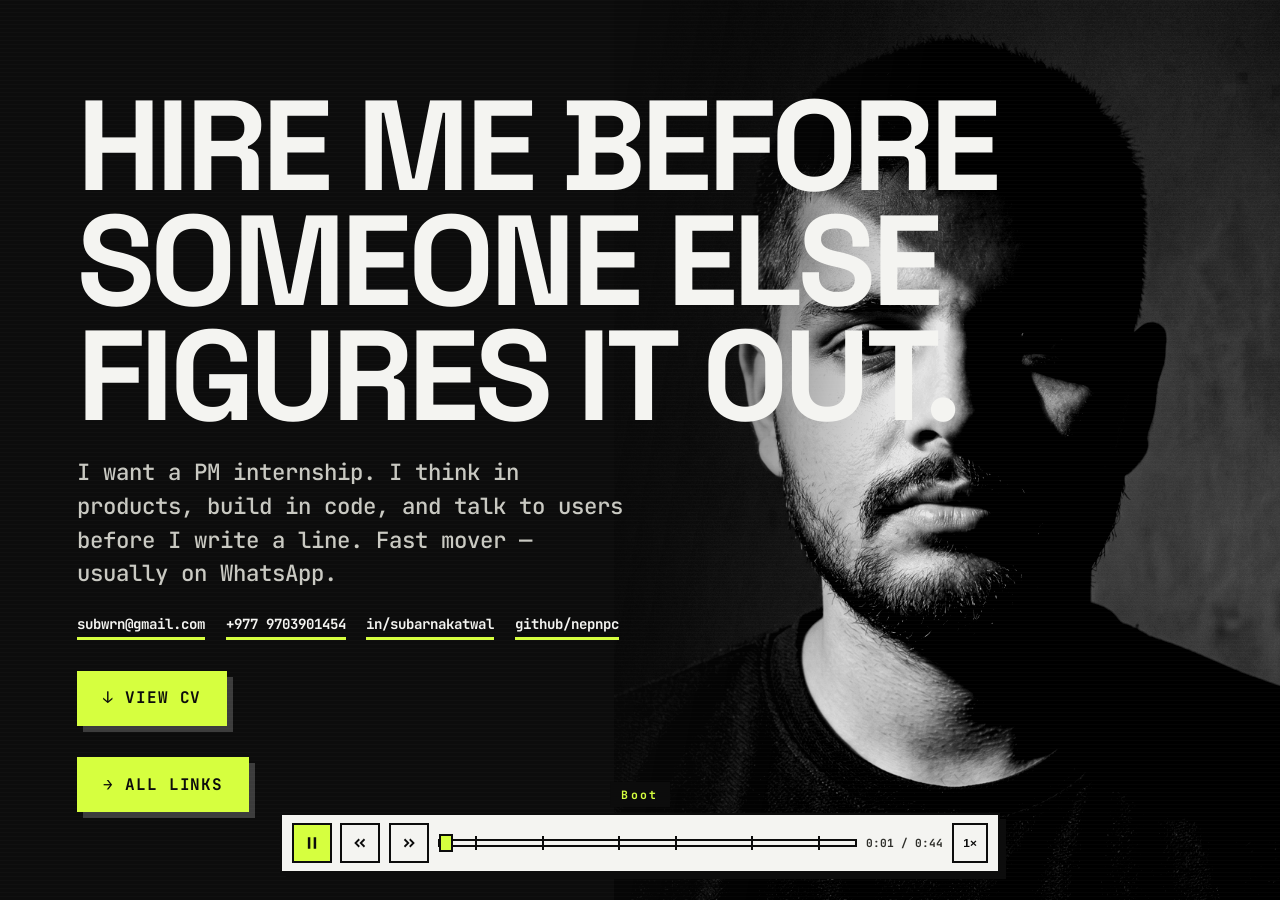
==== index.html @ be4d51fc "Initial commit — Subarna Katwal portfolio Co-Authored-By: Claude Sonnet 4.6 <noreply@anthropic.com>" ====
<!DOCTYPE html>
<html lang="en">
<head>
<meta charset="UTF-8" />
<meta name="viewport" content="width=device-width, initial-scale=1, viewport-fit=cover" />
<title>Subarna Katwal | AI Product Manager | Kathmandu, Nepal</title>
<meta name="description" content="AI Product Manager in Kathmandu, Nepal. Technical background, builder mindset, 3 years shipping autonomous LLM agents. 30-day PM challenge in public." />
<meta name="author" content="Subarna Katwal" />
<meta name="keywords" content="Subarna Katwal, Subarna, PM internship Nepal, Product Manager Kathmandu, Subarna Katwal portfolio" />
<meta name="theme-color" content="#f4f4f1" />
<link rel="canonical" href="https://who.subarnakatwal.com.np/" />

<meta property="og:type" content="profile" />
<meta property="og:title" content="Subarna Katwal | AI Product Manager" />
<meta property="og:description" content="Technical background, builder mindset. Film-style interactive portfolio. Kathmandu." />
<meta property="og:url" content="https://who.subarnakatwal.com.np/" />
<meta property="og:image" content="https://who.subarnakatwal.com.np/assets/portrait.png" />
<meta property="og:image:width" content="900" />
<meta property="og:image:height" content="1200" />
<meta property="og:site_name" content="Subarna Katwal" />
<meta property="og:locale" content="en_US" />
<meta property="profile:first_name" content="Subarna" />
<meta property="profile:last_name" content="Katwal" />
<meta property="profile:username" content="nepnpc" />
<meta name="twitter:card" content="summary_large_image" />
<meta name="twitter:title" content="Subarna Katwal | AI Product Manager | Kathmandu" />
<meta name="twitter:description" content="Technical background, builder mindset. Product Manager in Nepal." />
<meta name="twitter:image" content="https://who.subarnakatwal.com.np/assets/portrait.png" />
<meta name="robots" content="index, follow, max-snippet:-1, max-image-preview:large" />

<meta name="yandex-verification" content="7689f106d552d923" />
<link rel="icon" href="/assets/portrait.png" type="image/png" />
<link rel="apple-touch-icon" href="/assets/portrait.png" />

<link rel="preconnect" href="https://fonts.googleapis.com" />
<link rel="preconnect" href="https://fonts.gstatic.com" crossorigin />
<link rel="preload" href="https://fonts.googleapis.com/css2?family=Space+Grotesk:wght@500;600;700&family=JetBrains+Mono:wght@400;500;700&display=swap" as="style" />
<link rel="preload" href="assets/portrait.png" as="image" />
<link href="https://fonts.googleapis.com/css2?family=Space+Grotesk:wght@500;600;700&family=JetBrains+Mono:wght@400;500;700&display=swap" rel="stylesheet" />
<link rel="stylesheet" href="styles.css" />

<script type="application/ld+json">
[
  {
    "@context": "https://schema.org",
    "@type": "Person",
    "@id": "https://who.subarnakatwal.com.np/#subarna",
    "name": "Subarna Katwal",
    "givenName": "Subarna",
    "familyName": "Katwal",
    "alternateName": ["Subarna", "nepnpc", "subwrn"],
    "jobTitle": "AI Product Manager",
    "description": "Subarna Katwal is a Product Manager in Nepal, based in Kathmandu. 3 years shipping autonomous LLM agents and AI tools. Builder mindset, product craft. 30-day PM challenge in public.",
    "email": "mailto:subwrn@gmail.com",
    "telephone": "+977-9703901454",
    "address": {"@type":"PostalAddress","addressLocality":"Kathmandu","addressRegion":"Bagmati","addressCountry":"NP"},
    "url": "https://who.subarnakatwal.com.np/",
    "image": "https://who.subarnakatwal.com.np/assets/portrait.png",
    "sameAs": [
      "https://github.com/nepnpc",
      "https://gitlab.com/nepnpc",
      "https://linkedin.com/in/subarnakatwal",
      "https://linkedin.com/in/nepnpc",
      "https://x.com/nepnpc",
      "https://www.instagram.com/nepnpc/",
      "https://www.facebook.com/nepnpc/",
      "https://www.threads.com/@nepnpc",
      "https://www.tiktok.com/@nepnpc",
      "https://bsky.app/profile/nepnpc.bsky.social",
      "https://www.reddit.com/user/ComprehensiveDog3130/",
      "https://www.youtube.com/@Subwrn",
      "https://www.youtube.com/@nepnpc",
      "https://nepnpc.medium.com",
      "https://dev.to/nepnpc",
      "https://whosubarnaktwal.blogspot.com",
      "https://www.producthunt.com/@nepnpc",
      "https://huggingface.co/nepnpc",
      "https://leetcode.com/u/nepnpc",
      "https://www.pinterest.com/nepnpc/",
      "https://www.chess.com/member/nepnpc",
      "https://me.developers.google.com/u/104404099990310101323",
      "https://who.subarnakatwal.com.np/links"
    ],
    "knowsAbout": ["Product management","User research","PRD writing","Roadmap planning","LLM orchestration","FastAPI","Python","RICE prioritization","JTBD"],
    "alumniOf": {"@type":"EducationalOrganization","name":"Madan Bhandari Memorial College","address":{"@type":"PostalAddress","addressLocality":"Kathmandu","addressCountry":"NP"}}
  },
  {
    "@context": "https://schema.org",
    "@type": "WebSite",
    "@id": "https://who.subarnakatwal.com.np/#website",
    "name": "Subarna Katwal",
    "url": "https://who.subarnakatwal.com.np/",
    "description": "Personal portfolio of Subarna Katwal, Product Manager in Nepal, Kathmandu."
  },
  {
    "@context": "https://schema.org",
    "@type": "WebPage",
    "@id": "https://who.subarnakatwal.com.np/",
    "url": "https://who.subarnakatwal.com.np/",
    "name": "Subarna Katwal | AI Product Manager | Kathmandu, Nepal",
    "description": "Portfolio of Subarna Katwal, Product Manager in Nepal. Technical background, builder mindset.",
    "isPartOf": { "@id": "https://who.subarnakatwal.com.np/#website" },
    "about": { "@id": "https://who.subarnakatwal.com.np/#subarna" },
    "inLanguage": "en",
    "dateModified": "2026-06-18",
    "breadcrumb": {
      "@type": "BreadcrumbList",
      "itemListElement": [
        { "@type": "ListItem", "position": 1, "name": "Subarna Katwal", "item": "https://who.subarnakatwal.com.np/" }
      ]
    }
  }
]
</script>
</head>
<body>
<a class="skip" href="#stage">Skip to content</a>

<div class="film" id="film">
  <div class="stage" id="stage" role="region" aria-label="Subarna Katwal — interactive portfolio">

    <div class="amb amb--grid" aria-hidden="true"></div>
    <div class="amb amb--mark" aria-hidden="true">SK</div>

    <!-- SCENE 0 — boot -->
    <section class="scene scene--0" data-title="Boot">
      <div class="boot">
        <p class="boot__line cue cue--boot1"><span class="prompt">subarna@kathmandu</span>:~$ whoami</p>
        <p class="boot__out cue cue--boot2">the builder who learned to ask why<span class="car">_</span></p>
      </div>
    </section>

    <!-- SCENE 1 — who -->
    <section class="scene scene--1" data-title="Who">
      <p class="kicker cue cue--k1"><span class="dot"></span>BCA · FINAL SEM · KATHMANDU</p>
      <h1 class="bigname"><span class="cue cue--n1">SUBARNA</span> <span class="cue cue--n2">KATWAL</span></h1>
      <p class="thesis cue cue--t1">I spent three years building software that runs itself. Now I'm doing the harder job — <em>figuring out what to build and why.</em> Technical enough to read a stack trace. Builder enough to ship in a week.</p>
    </section>

    <!-- SCENE 2 — shipped -->
    <section class="scene scene--2" data-title="Shipped">
      <p class="eyebrow cue cue--e2">02 / STUFF THAT'S ACTUALLY RUNNING</p>
      <div class="reel">
        <article class="film-card cue cue--p1">
          <header><span class="film-card__yr">2026</span><span class="film-card__live">● LIVE</span></header>
          <h2>Project Humanizer</h2>
          <p>Identified real user pain: AI text getting flagged. Built the fix — FastAPI wrapping Groq Llama 3 + spaCy. Validates, batches, clean JSON. Full problem-to-live loop.</p>
          <ul class="chips"><li>FastAPI</li><li>Groq · Llama 3</li><li>spaCy</li></ul>
          <a href="https://github.com/nepnpc/project-humanizer" target="_blank" rel="noopener noreferrer">→ github/nepnpc/project-humanizer</a>
        </article>
        <article class="film-card cue cue--p2">
          <header><span class="film-card__yr">2026</span><span class="film-card__live">● CRON</span></header>
          <h2>LinkedIn Agent</h2>
          <p>Problem: consistent presence costs 30 min/day. Built a cron system that reads its own history, writes, ships. Zero interventions in weeks. Defined constraint, measured by output.</p>
          <ul class="chips"><li>Python</li><li>Groq · Llama 3</li><li>GitHub Actions</li></ul>
          <a href="https://github.com/nepnpc/linkedin-agent" target="_blank" rel="noopener noreferrer">→ github/nepnpc/linkedin-agent</a>
        </article>
      </div>
    </section>

    <!-- SCENE 3 — craft -->
    <section class="scene scene--3" data-title="Craft">
      <p class="eyebrow cue cue--e3">03 / WHAT I'M ACTUALLY GOOD AT</p>
      <div class="caps">
        <div class="cap-col cue cue--c1"><h3>Product thinking</h3><p>JTBD, user research, PRD writing, roadmap prioritization. RICE, MoSCoW, opportunity solution trees. Learning fast and building the proof.</p></div>
        <div class="cap-col cue cue--c2"><h3>Technical depth</h3><p>REST APIs, SQL, Python, AI/ML product evaluation, system design basics. I can read a stack trace, spot a bad schema, and know when an engineer is right.</p></div>
        <div class="cap-col cue cue--c3"><h3>Builder edge</h3><p>FastAPI, LLMs, GitHub Actions. Idea to live in a week. I build to understand — which means I ship faster and argue less.</p></div>
        <div class="cap-col cue cue--c4"><h3>Metrics</h3><p>North Star, AARRR, A/B testing, metric diagnosis. Numbers don't lie — but they do mislead. I've learned the difference.</p></div>
      </div>
    </section>

    <!-- SCENE 4 — PM challenge -->
    <section class="scene scene--4" data-title="Challenge">
      <p class="eyebrow cue cue--e4">04 / 30-DAY PM CHALLENGE · IN PUBLIC</p>
      <div class="ch-header cue cue--chh">
        <span class="ch-big">20</span>
        <span class="ch-denom">/ 30</span>
        <span class="ch-tag">No skipping.</span>
      </div>
      <div class="day-grid cue cue--chg" aria-label="20 of 30 days completed">
        <span class="dg dg--done"></span><span class="dg dg--done"></span><span class="dg dg--done"></span><span class="dg dg--done"></span><span class="dg dg--done"></span>
        <span class="dg dg--done"></span><span class="dg dg--done"></span><span class="dg dg--done"></span><span class="dg dg--done"></span><span class="dg dg--done"></span>
        <span class="dg dg--done"></span><span class="dg dg--done"></span><span class="dg dg--done"></span><span class="dg dg--done"></span><span class="dg dg--done"></span>
        <span class="dg dg--done"></span><span class="dg dg--done"></span><span class="dg dg--done"></span><span class="dg dg--done"></span>
        <span class="dg dg--active"></span>
        <span class="dg"></span><span class="dg"></span><span class="dg"></span><span class="dg"></span><span class="dg"></span>
        <span class="dg"></span><span class="dg"></span><span class="dg"></span><span class="dg"></span><span class="dg"></span>
      </div>
      <p class="ch-outputs cue cue--cho">Outputs: user research plans · PRDs · RICE backlogs · opportunity solution trees · product teardowns · competitive analyses</p>
    </section>

    <!-- SCENE 5 — receipts -->
    <section class="scene scene--5" data-title="Path">
      <p class="eyebrow cue cue--e5">05 / RECEIPTS</p>
      <ol class="rail">
        <li class="cue cue--r1"><span>2023—NOW</span><b>Support Analyst</b><i>Profusion Tech — client request handling, IT staff training, root cause escalation, SLA-bound resolutions.</i></li>
        <li class="cue cue--r2"><span>2022—NOW</span><b>BCA, Final Semester</b><i>Madan Bhandari Memorial College, Kathmandu.</i></li>
        <li class="cue cue--r3"><span>2022</span><b>Content Moderator</b><i>Yodha — learned what bad data does to product trust at scale.</i></li>
        <li class="cue cue--r4"><span>2020—22</span><b>+2 Science · Computer Science</b><i>Pentagon International College.</i></li>
      </ol>
      <p class="certs-line cue cue--cl">CERTS — Google Cybersecurity · Python for Everybody · Databases &amp; SQL · Intro to Cybersecurity / Coursera</p>
    </section>

    <!-- SCENE 6 — hire -->
    <section class="scene scene--6" data-title="Hire">
      <figure class="portrait cue cue--pf" aria-hidden="true">
        <img src="assets/portrait.png" width="900" height="1200" alt="" fetchpriority="high" decoding="async" />
      </figure>
      <h2 class="endline cue cue--end">HIRE ME BEFORE<br>SOMEONE ELSE<br>FIGURES IT OUT.</h2>
      <p class="end-sub cue cue--es">I want a PM internship. I think in products, build in code, and talk to users before I write a line. Fast mover — usually on WhatsApp.</p>
      <div class="end-links cue cue--el">
        <a href="mailto:subwrn@gmail.com">subwrn@gmail.com</a>
        <a href="https://wa.me/9779703901454" target="_blank" rel="noopener noreferrer">+977 9703901454</a>
        <a href="https://linkedin.com/in/subarnakatwal" target="_blank" rel="noopener noreferrer">in/subarnakatwal</a>
        <a href="https://github.com/nepnpc" target="_blank" rel="noopener noreferrer">github/nepnpc</a>
      </div>
      <a class="end-cv cue cue--ec" href="assets/cv.html" target="_blank">↓ VIEW CV</a>
      <a class="end-cv cue cue--ec" href="/links" style="margin-top:.5rem;opacity:.7">→ ALL LINKS</a>
    </section>

  </div>

  <!-- transport -->
  <div class="transport" id="transport">
    <button class="t-btn t-play" id="play" aria-label="Play">
      <svg class="ic-play" viewBox="0 0 24 24" width="20" height="20" aria-hidden="true"><path d="M8 5v14l11-7z" fill="currentColor"/></svg>
      <svg class="ic-pause" viewBox="0 0 24 24" width="20" height="20" aria-hidden="true"><path d="M7 5h3v14H7zM14 5h3v14h-3z" fill="currentColor"/></svg>
    </button>
    <button class="t-btn" id="back" aria-label="Back 5 seconds"><svg viewBox="0 0 24 24" width="18" height="18" fill="none" stroke="currentColor" stroke-width="2.4" aria-hidden="true"><path d="M11 7 6 12l5 5M18 7l-5 5 5 5"/></svg></button>
    <button class="t-btn" id="fwd" aria-label="Forward 5 seconds"><svg viewBox="0 0 24 24" width="18" height="18" fill="none" stroke="currentColor" stroke-width="2.4" aria-hidden="true"><path d="M13 7l5 5-5 5M6 7l5 5-5 5"/></svg></button>

    <div class="track" id="track" role="slider" aria-label="Timeline" tabindex="0" aria-valuemin="0" aria-valuemax="100" aria-valuenow="0">
      <div class="track__fill" id="fill"></div>
      <div class="track__chapters" id="chapters" aria-hidden="true"></div>
      <div class="track__head" id="head"></div>
    </div>

    <span class="t-time" id="time">0:00 / 0:00</span>
    <button class="t-btn t-speed" id="speed" aria-label="Playback speed">1×</button>
  </div>

  <div class="chapter-name" id="chapName" aria-live="polite"></div>
  <p class="hint" id="hint">SPACE PLAY · ←→ SEEK · 1-7 CHAPTERS</p>
</div>

<script src="app.js"></script>

<!-- Crawlable content for search engines — not shown to JS users -->
<noscript>
<main style="max-width:640px;margin:3rem auto;padding:1.5rem;font-family:sans-serif;line-height:1.6;color:#111">
  <h1>Subarna Katwal — Product Manager in Nepal</h1>
  <p><strong>AI Product Manager · Kathmandu, Nepal</strong></p>
  <p>Subarna Katwal is a Product Manager in Nepal based in Kathmandu. Three years shipping AI tools and absorbing user pain in support queues. Now making the move to Product Management. Technical enough to read a stack trace. Builder enough to ship in a week.</p>

  <h2>30-Day PM Challenge — In Public</h2>
  <p>Day 20 of 30. One concept, one deliverable, no skipping. Outputs: user research plans, PRDs, RICE-scored backlogs, opportunity solution trees, product teardowns, competitive analyses.</p>

  <h2>Projects</h2>
  <h3>Project Humanizer — Live</h3>
  <p>Identified real user pain: AI text getting flagged. Built FastAPI + Groq Llama 3 + spaCy pipeline. Problem to live in days. github.com/nepnpc/project-humanizer</p>
  <h3>LinkedIn Agent — Autonomous</h3>
  <p>Defined constraint: consistent presence costs 30 min/day. Built cron-based system, reads own history, writes, ships. Zero interventions in weeks. github.com/nepnpc/linkedin-agent</p>

  <h2>Skills</h2>
  <p>Product: JTBD, user research, PRD writing, RICE prioritization, MoSCoW, roadmap planning, agile/scrum</p>
  <p>Metrics: North Star metrics, AARRR funnel, A/B testing, metric diagnosis</p>
  <p>Technical: REST APIs, SQL, Python, FastAPI, AI/ML product evaluation, system design</p>

  <h2>Experience</h2>
  <p>Support Analyst — Profusion Tech (2023–present)</p>
  <p>Content Moderator — Yodha (2022)</p>

  <h2>Education</h2>
  <p>BCA — Madan Bhandari Memorial College, Kathmandu (2022–present)</p>
  <p>+2 Science, Computer Science — Pentagon International College (2020–2022)</p>

  <h2>Certifications</h2>
  <p>Google Cybersecurity · Python for Everybody · Databases &amp; SQL for Data Science · Intro to Cybersecurity — Coursera</p>

  <h2>Contact</h2>
  <p>Subarna Katwal — subwrn@gmail.com · +977 9703901454 · linkedin.com/in/subarnakatwal · github.com/nepnpc</p>
</main>
</noscript>
</body>
</html>
---- styles.css ----
/* ================================================================
   Subarna Katwal — playable film CV. BRUTALIST MONO.
   Paper + ink + one acid accent. Hard edges, offset shadows,
   no blur, no gradient. One 44s CSS timeline; JS only seeks --t.
   ================================================================ */

:root {
  --total: 44s;
  --t: 0s;

  --paper:  #f4f4f1;
  --ink:    #0c0c0c;
  --soft:   #2e2e2a;
  --mute:   #76766d;
  --acid:   #d6ff3f;
  --line:   #0c0c0c;

  --display: "Space Grotesk", system-ui, sans-serif;
  --mono:    "JetBrains Mono", ui-monospace, monospace;

  --shadow: 6px 6px 0 var(--ink);
  --shadow-acid: 6px 6px 0 var(--acid);
}

*, *::before, *::after { box-sizing: border-box; margin: 0; }

html, body { height: 100%; }
body {
  background: var(--paper); color: var(--ink);
  font-family: var(--mono); line-height: 1.5;
  overflow: hidden;
  -webkit-font-smoothing: antialiased;
}
a { color: inherit; text-decoration: none; }
em { font-style: normal; background: var(--acid); color: var(--ink); padding: 0 .12em; box-decoration-break: clone; -webkit-box-decoration-break: clone; }
::selection { background: var(--ink); color: var(--acid); }
:focus-visible { outline: 3px solid var(--ink); outline-offset: 3px; }

.skip {
  position: fixed; top: -120px; left: 16px; z-index: 99;
  background: var(--ink); color: var(--acid); padding: .6rem 1rem; font-weight: 700;
  transition: top .15s; text-transform: uppercase;
}
.skip:focus { top: 16px; }

/* ---------- film + stage ---------- */
.film { position: fixed; inset: 0; }
.stage {
  position: absolute; inset: 0; overflow: hidden;
  display: grid; place-items: center;
  padding: clamp(1.2rem, 5vw, 5rem);
}

/* ambience — faint graph paper + giant ghost monogram (static) */
.amb { position: absolute; inset: 0; pointer-events: none; }
.amb--grid {
  background-image:
    linear-gradient(rgba(12,12,12,.06) 1px, transparent 1px),
    linear-gradient(90deg, rgba(12,12,12,.06) 1px, transparent 1px);
  background-size: 38px 38px;
}
.amb--mark {
  position: absolute; right: -2vw; bottom: -8vh;
  font-family: var(--display); font-weight: 700; font-size: 46vh; line-height: .8;
  color: transparent; -webkit-text-stroke: 2px rgba(12,12,12,.07);
  letter-spacing: -.05em; user-select: none;
}

/* ---------- scenes ---------- */
.scene {
  position: absolute; inset: 0;
  display: flex; flex-direction: column; justify-content: center; align-items: flex-start;
  gap: clamp(.9rem, 1.8vw, 1.5rem);
  max-width: min(1080px, 90vw); margin-inline: auto;
  padding-inline: clamp(0px, 2vw, 1.5rem);
  opacity: 0; visibility: hidden;
}

/* inverted (black) scenes — hard cut energy */
.scene--0, .scene--6 {
  background: var(--ink); color: var(--paper);
  inset: 0; place-content: center; align-items: flex-start;
  padding: clamp(1.4rem,6vw,6rem); max-width: none;
}
.scene--0 .prompt, .scene--6 em { color: var(--acid); background: none; padding: 0; }

/* subtle scan-line texture on dark scenes */
.scene--0::after, .scene--6::after {
  content: '';
  position: absolute; inset: 0;
  background: repeating-linear-gradient(
    0deg,
    transparent,
    transparent 3px,
    rgba(255,255,255,0.018) 3px,
    rgba(255,255,255,0.018) 4px
  );
  pointer-events: none; z-index: 0;
}
.scene--0 > *, .scene--6 > * { position: relative; z-index: 1; }

.scene, .cue {
  animation-duration: var(--total);
  animation-timing-function: linear;
  animation-fill-mode: both;
  animation-play-state: paused;
  animation-delay: var(--t);
}
.scene--0 { animation-name: s0; }
.scene--1 { animation-name: s1; }
.scene--2 { animation-name: s2; }
.scene--3 { animation-name: s3; }
.scene--4 { animation-name: s4; }
.scene--5 { animation-name: s5; }
.scene--6 { animation-name: s6; }

/* ---------- type ---------- */
.kicker {
  display: inline-flex; align-items: center; gap: .6rem;
  font-size: .78rem; font-weight: 700; letter-spacing: .12em;
  padding: .45rem .9rem; border: 2px solid var(--ink); background: var(--paper);
  box-shadow: var(--shadow-acid);
}
.dot { width: 9px; height: 9px; background: var(--ink); }
.dot::after { content:""; }

.bigname {
  font-family: var(--display); font-weight: 700; text-transform: uppercase;
  letter-spacing: -.04em; line-height: .84;
  font-size: clamp(3.4rem, 15vw, 12rem);
}
.bigname span:nth-child(2) { color: var(--paper); -webkit-text-stroke: 2.5px var(--ink); }
.thesis { font-size: clamp(1.05rem, 2.6vw, 1.7rem); max-width: 26ch; font-weight: 500; line-height: 1.35; }

/* hire-scene portrait */
.portrait {
  position: absolute; top: 0; right: 0; bottom: 0; margin: 0;
  width: clamp(360px, 52vw, 760px); z-index: 0; pointer-events: none;
}
.portrait img {
  width: 100%; height: 100%; object-fit: cover; object-position: 60% 38%;
  display: block;
  filter: grayscale(1) contrast(1.18) brightness(.9);
  mix-blend-mode: screen;
  -webkit-mask-image: linear-gradient(100deg, transparent 0%, #000 42%, #000 100%);
          mask-image: linear-gradient(100deg, transparent 0%, #000 42%, #000 100%);
}
.scene--6 .endline, .scene--6 .end-sub,
.scene--6 .end-links, .scene--6 .end-cv { position: relative; z-index: 2; }

@media (max-width: 760px) {
  .portrait { width: 100%; }
  .portrait img {
    object-position: 50% 26%; filter: grayscale(1) contrast(1.18) brightness(.7);
    -webkit-mask-image: linear-gradient(180deg, transparent 4%, #000 60%);
            mask-image: linear-gradient(180deg, transparent 4%, #000 60%);
  }
}

.eyebrow {
  font-size: .82rem; font-weight: 700; letter-spacing: .16em;
  background: var(--ink); color: var(--acid); padding: .35rem .7rem; align-self: flex-start;
}

/* boot */
.boot { font-size: clamp(1rem, 3vw, 1.7rem); }
.boot__line { color: #c9c9c2; }
.prompt { color: var(--acid); }
.boot__out { color: var(--paper); margin-top: .5rem; font-size: clamp(1.5rem,5.5vw,3rem); font-weight: 500; }
.car { color: var(--acid); animation: blink 1.05s steps(1) infinite; }
@keyframes blink { 50% { opacity: 0; } }

/* work reel */
.reel { display: grid; grid-template-columns: 1fr 1fr; gap: clamp(1rem, 2.4vw, 2rem); width: 100%; }
.film-card {
  border: 2px solid var(--ink); background: var(--paper); box-shadow: var(--shadow);
  padding: clamp(1.1rem,2vw,1.7rem);
  transition: transform .12s, box-shadow .12s;
}
.film-card:hover { transform: translate(-2px,-2px); box-shadow: 9px 9px 0 var(--ink); }
.film-card header { display: flex; justify-content: space-between; font-size: .72rem; font-weight: 700; letter-spacing: .1em; }
.film-card__yr { color: var(--mute); }
.film-card__live { background: var(--acid); padding: 0 .4rem; }
.film-card h2 { font-family: var(--display); font-weight: 700; font-size: clamp(1.5rem,3.4vw,2.3rem); letter-spacing: -.02em; margin: .7rem 0 .5rem; text-transform: uppercase; }
.film-card p { color: var(--soft); font-size: .92rem; line-height: 1.5; }
.chips { list-style: none; display: flex; flex-wrap: wrap; gap: .4rem; padding: .9rem 0; }
.chips li { font-size: .68rem; font-weight: 700; padding: .26rem .55rem; border: 2px solid var(--ink); }
.film-card a { font-size: .76rem; font-weight: 700; border-bottom: 3px solid var(--acid); }

/* caps */
.caps { display: grid; grid-template-columns: repeat(2,1fr); gap: clamp(1rem,2.4vw,2rem); width: 100%; }
.cap-col { border-left: 4px solid var(--ink); padding-left: 1rem; }
.cap-col h3 { font-family: var(--display); font-weight: 700; font-size: clamp(1.3rem,2.8vw,1.8rem); letter-spacing: -.02em; text-transform: uppercase; }
.cap-col p { color: var(--soft); font-size: .82rem; margin-top: .4rem; line-height: 1.45; }

/* PM challenge scene */
.ch-header { display: flex; align-items: baseline; gap: 1rem; flex-wrap: wrap; }
.ch-big {
  font-family: var(--display); font-weight: 700; line-height: 1;
  font-size: clamp(4.5rem, 14vw, 9rem); letter-spacing: -.04em;
}
.ch-denom { font-size: clamp(1.2rem,3.5vw,2.2rem); font-weight: 700; color: var(--mute); }
.ch-tag {
  font-size: .78rem; font-weight: 700; letter-spacing: .08em;
  background: var(--acid); color: var(--ink); padding: .25rem .55rem;
}
.day-grid { display: flex; flex-wrap: wrap; gap: 5px; max-width: 440px; }
.dg { width: 26px; height: 26px; border: 2px solid var(--ink); display: block; }
.dg--done { background: var(--acid); }
.dg--active { background: var(--ink); position: relative; }
.dg--active::after { content: ''; position: absolute; inset: 4px; background: var(--acid); }
.ch-outputs {
  font-size: .76rem; font-weight: 500; color: var(--mute);
  max-width: 52ch; line-height: 1.65; letter-spacing: .02em;
}

/* receipts */
.rail { list-style: none; display: grid; gap: 0; padding: 0; width: 100%; border-top: 2px solid var(--ink); }
.rail li { display: grid; grid-template-columns: 7rem 1fr; gap: 1rem; align-items: baseline;
  padding: clamp(.6rem,1.3vw,1rem) 0; border-bottom: 2px solid var(--ink); }
.rail span { font-size: .76rem; font-weight: 700; color: var(--mute); }
.rail b { font-family: var(--display); font-weight: 700; font-size: clamp(1.05rem,2.1vw,1.4rem); text-transform: uppercase; }
.rail i { font-style: normal; color: var(--soft); font-size: .82rem; display: block; margin-top: .1rem; }
.certs-line { font-size: .74rem; font-weight: 500; color: var(--mute); margin-top: .9rem; letter-spacing: .04em; }

/* hire */
.endline { font-family: var(--display); font-weight: 700; text-transform: uppercase;
  letter-spacing: -.035em; line-height: .9; font-size: clamp(2.6rem, 10vw, 8rem); }
.end-sub { color: #c9c9c2; max-width: 42ch; font-size: clamp(1rem,2.2vw,1.4rem); font-weight: 500; }
.end-links { display: flex; flex-wrap: wrap; gap: 1.3rem; font-size: .88rem; font-weight: 700; }
.end-links a { border-bottom: 3px solid var(--acid); padding-bottom: 2px; }
.end-links a:hover { background: var(--acid); color: var(--ink); }
.end-cv {
  align-self: flex-start; margin-top: .5rem; font-weight: 700; letter-spacing: .06em;
  background: var(--acid); color: var(--ink); padding: .85rem 1.5rem; border: 2px solid var(--acid);
  box-shadow: 6px 6px 0 rgba(255,255,255,.2); transition: transform .12s, box-shadow .12s;
}
.end-cv:hover { transform: translate(-2px,-2px); box-shadow: 9px 9px 0 rgba(255,255,255,.2); }

/* ================================================================
   TIMELINE — scene gates. windows over 44s:
   s0 0-4 | s1 4-11 | s2 11-19 | s3 19-25 | s4 25-33 | s5 33-40 | s6 40-44
   All percentages = seconds ÷ 44 × 100.
   ================================================================ */
@keyframes s0 { 0%{opacity:0;visibility:visible} 1.14%{opacity:1} 8.18%{opacity:1} 9.09%{opacity:0;visibility:hidden} 100%{opacity:0;visibility:hidden} }
@keyframes s1 { 0%,9.09%{opacity:0;visibility:hidden;transform:translateY(20px)} 11.36%{opacity:1;visibility:visible;transform:none} 24%{opacity:1} 25%{opacity:0;visibility:hidden} 100%{opacity:0;visibility:hidden} }
@keyframes s2 { 0%,25%{opacity:0;visibility:hidden;transform:translateY(20px)} 27.27%{opacity:1;visibility:visible;transform:none} 42%{opacity:1} 43.18%{opacity:0;visibility:hidden} 100%{opacity:0;visibility:hidden} }
@keyframes s3 { 0%,43.18%{opacity:0;visibility:hidden;transform:translateY(20px)} 45.45%{opacity:1;visibility:visible;transform:none} 55.5%{opacity:1} 56.82%{opacity:0;visibility:hidden} 100%{opacity:0;visibility:hidden} }
@keyframes s4 { 0%,56.82%{opacity:0;visibility:hidden;transform:translateY(20px)} 59.09%{opacity:1;visibility:visible;transform:none} 74%{opacity:1} 75%{opacity:0;visibility:hidden} 100%{opacity:0;visibility:hidden} }
@keyframes s5 { 0%,75%{opacity:0;visibility:hidden;transform:translateY(20px)} 77.27%{opacity:1;visibility:visible;transform:none} 89.77%{opacity:1} 90.91%{opacity:0;visibility:hidden} 100%{opacity:0;visibility:hidden} }
@keyframes s6 { 0%,90.91%{opacity:0;visibility:hidden;transform:translateY(24px)} 93.18%{opacity:1;visibility:visible;transform:none} 100%{opacity:1;visibility:visible;transform:none} }

/* -- Scene 0 cues (0–4s) -- */
.cue--boot1 { animation-name: rsB1; }
.cue--boot2 { animation-name: rsB2; }
@keyframes rsB1 { 0%,0.91%{opacity:0;transform:translateX(-12px)} 3.41%{opacity:1;transform:none} 100%{opacity:1} }
@keyframes rsB2 { 0%,4.55%{opacity:0;transform:translateX(-12px)} 6.82%{opacity:1;transform:none} 100%{opacity:1} }

/* -- Scene 1 cues (4–11s) -- */
.cue--k1 { animation-name: rs1a; }
.cue--n1 { animation-name: rs1b; display:inline-block; }
.cue--n2 { animation-name: rs1c; display:inline-block; }
.cue--t1 { animation-name: rs1d; }
@keyframes rs1a { 0%,10.23%{opacity:0;transform:translateY(14px)} 12.5%{opacity:1;transform:none} 100%{opacity:1} }
@keyframes rs1b { 0%,11.36%{opacity:0;transform:translateX(-60px)} 14.77%{opacity:1;transform:none} 100%{opacity:1} }
@keyframes rs1c { 0%,12.95%{opacity:0;transform:translateX(60px)} 15.91%{opacity:1;transform:none} 100%{opacity:1} }
@keyframes rs1d { 0%,14.77%{opacity:0;transform:translateY(16px)} 18.18%{opacity:1;transform:none} 100%{opacity:1} }

/* -- Scene 2 cues (11–19s) -- */
.cue--e2 { animation-name: rs2a; }
.cue--p1 { animation-name: rs2b; }
.cue--p2 { animation-name: rs2c; }
@keyframes rs2a { 0%,26.14%{opacity:0;transform:translateX(-16px)} 28.41%{opacity:1;transform:none} 100%{opacity:1} }
@keyframes rs2b { 0%,27.73%{opacity:0;transform:translateY(40px)} 31.82%{opacity:1;transform:none} 100%{opacity:1} }
@keyframes rs2c { 0%,30%{opacity:0;transform:translateY(40px)} 34.09%{opacity:1;transform:none} 100%{opacity:1} }

/* -- Scene 3 cues (19–25s) -- */
.cue--e3 { animation-name: rs3a; }
.cue--c1 { animation-name: rs3b; }
.cue--c2 { animation-name: rs3c; }
.cue--c3 { animation-name: rs3d; }
.cue--c4 { animation-name: rs3e; }
@keyframes rs3a { 0%,44.32%{opacity:0;transform:translateX(-16px)} 46.59%{opacity:1;transform:none} 100%{opacity:1} }
@keyframes rs3b { 0%,45.45%{opacity:0;transform:translateX(-26px)} 48.18%{opacity:1;transform:none} 100%{opacity:1} }
@keyframes rs3c { 0%,47.05%{opacity:0;transform:translateX(26px)} 50%{opacity:1;transform:none} 100%{opacity:1} }
@keyframes rs3d { 0%,48.86%{opacity:0;transform:translateX(-26px)} 51.82%{opacity:1;transform:none} 100%{opacity:1} }
@keyframes rs3e { 0%,50.68%{opacity:0;transform:translateX(26px)} 53.64%{opacity:1;transform:none} 100%{opacity:1} }

/* -- Scene 4 cues (25–33s) PM Challenge -- */
.cue--e4  { animation-name: rs4a; }
.cue--chh { animation-name: rs4b; }
.cue--chg { animation-name: rs4c; }
.cue--cho { animation-name: rs4d; }
@keyframes rs4a { 0%,57.95%{opacity:0;transform:translateX(-16px)} 60.23%{opacity:1;transform:none} 100%{opacity:1} }
@keyframes rs4b { 0%,59.09%{opacity:0;transform:translateY(20px)} 61.36%{opacity:1;transform:none} 100%{opacity:1} }
@keyframes rs4c { 0%,61.36%{opacity:0;transform:translateY(24px)} 64.77%{opacity:1;transform:none} 100%{opacity:1} }
@keyframes rs4d { 0%,64.77%{opacity:0;transform:translateY(16px)} 67.05%{opacity:1;transform:none} 100%{opacity:1} }

/* -- Scene 5 cues (33–40s) Receipts -- */
.cue--e5 { animation-name: rs5a; }
.cue--r1 { animation-name: rs5b; }
.cue--r2 { animation-name: rs5c; }
.cue--r3 { animation-name: rs5d; }
.cue--r4 { animation-name: rs5e; }
.cue--cl { animation-name: rs5f; }
@keyframes rs5a { 0%,76.14%{opacity:0;transform:translateX(-16px)} 78.41%{opacity:1;transform:none} 100%{opacity:1} }
@keyframes rs5b { 0%,77.27%{opacity:0;transform:translateX(-22px)} 80%{opacity:1;transform:none} 100%{opacity:1} }
@keyframes rs5c { 0%,79.09%{opacity:0;transform:translateX(-22px)} 81.82%{opacity:1;transform:none} 100%{opacity:1} }
@keyframes rs5d { 0%,80.91%{opacity:0;transform:translateX(-22px)} 83.64%{opacity:1;transform:none} 100%{opacity:1} }
@keyframes rs5e { 0%,82.73%{opacity:0;transform:translateX(-22px)} 85.45%{opacity:1;transform:none} 100%{opacity:1} }
@keyframes rs5f { 0%,85.23%{opacity:0;transform:translateY(12px)} 87.5%{opacity:1;transform:none} 100%{opacity:1} }

/* -- Scene 6 cues (40–44s) Hire -- */
.cue--pf  { animation-name: rs6p; }
.cue--end { animation-name: rs6a; }
.cue--es  { animation-name: rs6b; }
.cue--el  { animation-name: rs6c; }
.cue--ec  { animation-name: rs6d; }
@keyframes rs6p { 0%,90.91%{opacity:0} 95.45%{opacity:1} 100%{opacity:1} }
@keyframes rs6a { 0%,92.05%{opacity:0;transform:translateY(40px)} 95.45%{opacity:1;transform:none} 100%{opacity:1;transform:none} }
@keyframes rs6b { 0%,93.18%{opacity:0;transform:translateY(22px)} 96.59%{opacity:1;transform:none} 100%{opacity:1;transform:none} }
@keyframes rs6c { 0%,94.32%{opacity:0;transform:translateY(18px)} 97.73%{opacity:1;transform:none} 100%{opacity:1;transform:none} }
@keyframes rs6d { 0%,95.45%{opacity:0;transform:translateY(16px)} 98.86%{opacity:1;transform:none} 100%{opacity:1;transform:none} }

/* ================================================================
   TRANSPORT — brutalist bar
   ================================================================ */
.transport {
  position: fixed; left: 50%; bottom: clamp(1rem, 3vh, 2rem); transform: translateX(-50%);
  z-index: 40; width: min(720px, 92vw);
  display: flex; align-items: center; gap: .55rem;
  padding: .5rem .6rem; background: var(--paper);
  border: 2px solid var(--ink); box-shadow: var(--shadow);
}
.t-btn {
  flex: none; display: grid; place-items: center;
  width: 40px; height: 40px; background: var(--paper); color: var(--ink);
  border: 2px solid var(--ink); cursor: pointer; transition: background .12s, color .12s;
}
.t-btn:hover { background: var(--ink); color: var(--acid); }
.t-play { background: var(--acid); }
.t-play:hover { background: var(--ink); color: var(--acid); }
.ic-pause { display: none; }
.is-playing .ic-play { display: none; }
.is-playing .ic-pause { display: block; }

.track { position: relative; flex: 1; height: 36px; cursor: pointer; display: flex; align-items: center; }
.track::before { content:""; position:absolute; left:0; right:0; height:8px; border:2px solid var(--ink); background: var(--paper); }
.track__fill { position:absolute; left:2px; height:4px; top:50%; transform:translateY(-50%); width:0; background: var(--ink); }
.track__head { position:absolute; width:14px; height:18px; background: var(--acid); border:2px solid var(--ink); left:0; transform: translateX(-50%); }
.track__chapters { position:absolute; left:0; right:0; height:36px; }
.track__chapters i { position:absolute; top:50%; width:2px; height:14px; transform: translate(-50%,-50%); background: var(--ink); }

.t-time { font-size: .7rem; font-weight: 700; color: var(--soft); white-space: nowrap; }
.t-speed { width: auto; padding: 0 .6rem; font-size: .74rem; font-weight: 700; }

.chapter-name {
  position: fixed; left: 50%; bottom: calc(clamp(1rem,3vh,2rem) + 66px); transform: translateX(-50%);
  z-index: 40; font-size: .72rem; font-weight: 700; letter-spacing: .2em;
  background: var(--ink); color: var(--acid); padding: .25rem .7rem;
}
.hint {
  position: fixed; top: 16px; left: 50%; transform: translateX(-50%); z-index: 40;
  font-size: .66rem; font-weight: 700; letter-spacing: .14em; color: var(--mute);
  transition: opacity .3s; text-align: center; white-space: nowrap;
}
.hint.hide { opacity: 0; }

/* ---------- responsive ---------- */
@media (max-width: 720px) {
  .reel, .caps { grid-template-columns: 1fr; }
  .scene--2 .film-card:last-child { display: none; }
  .rail li { grid-template-columns: 5rem 1fr; gap: .6rem; }
  .amb--mark { font-size: 30vh; }
  .hint { display: none; }
  .day-grid { max-width: 320px; }
  .dg { width: 22px; height: 22px; }
}

/* ---------- reduced motion: calm scrollable CV ---------- */
@media (prefers-reduced-motion: reduce) {
  body { overflow: auto; }
  .film { position: static; }
  .stage { position: static; display: block; height: auto; }
  .amb, .transport, .chapter-name, .hint { display: none; }
  .scene {
    position: static; opacity: 1; visibility: visible; animation: none;
    max-width: 760px; padding: 3rem 1.5rem; border-bottom: 2px solid var(--ink);
  }
  .scene--0, .scene--6 { inset: auto; }
  .cue { animation: none; opacity: 1; transform: none; }
  .scene--2 .film-card:last-child { display: block; }
  .scene--0::after, .scene--6::after { display: none; }
}
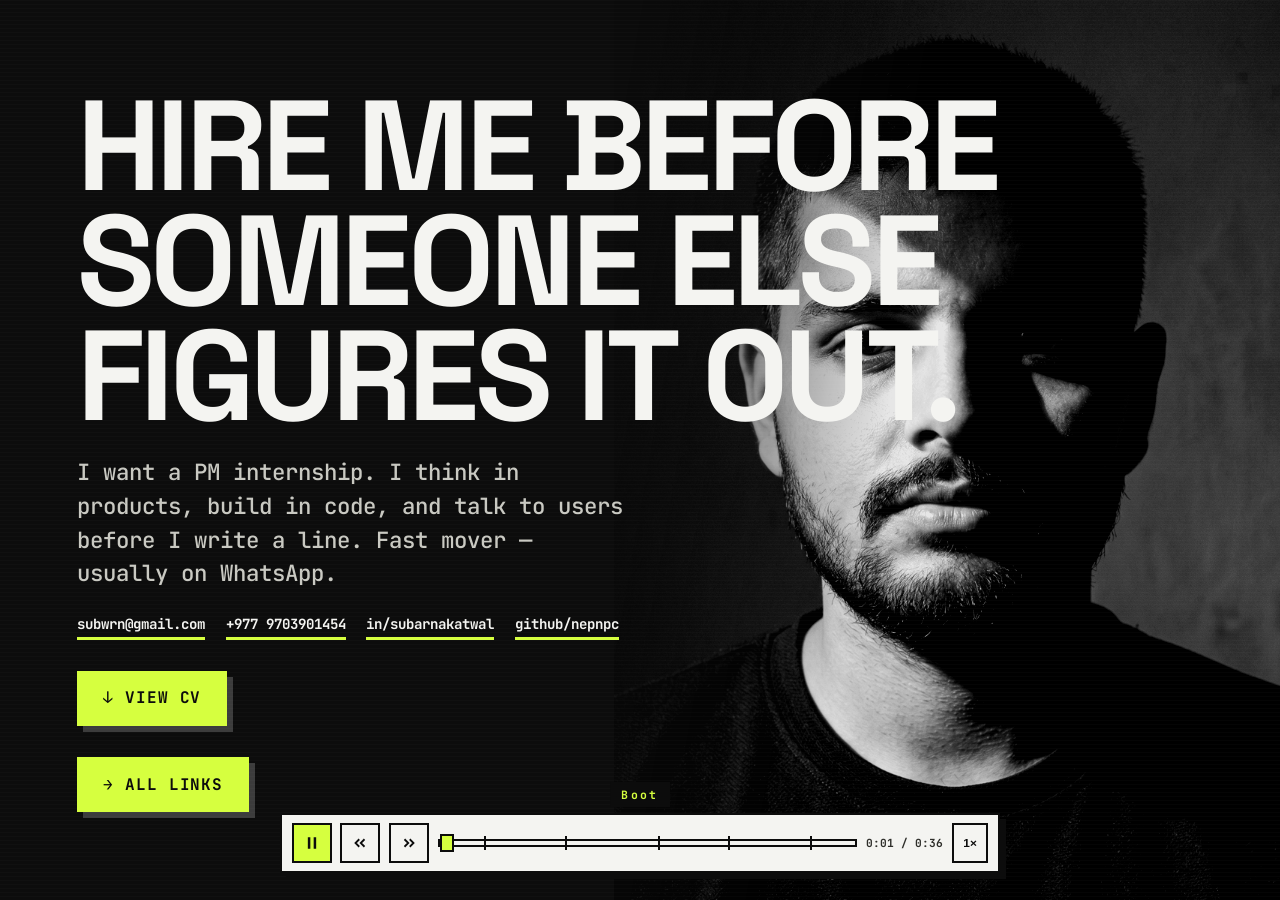
==== commit 63a88abd: "Remove 30-day PM challenge scene from portfolio Dropped Scene 4 entirely — recalculated all CSS keyf" ====
--- a/index.html
+++ b/index.html
@@ -4,7 +4,7 @@
 <meta charset="UTF-8" />
 <meta name="viewport" content="width=device-width, initial-scale=1, viewport-fit=cover" />
 <title>Subarna Katwal | AI Product Manager | Kathmandu, Nepal</title>
-<meta name="description" content="AI Product Manager in Kathmandu, Nepal. Technical background, builder mindset, 3 years shipping autonomous LLM agents. 30-day PM challenge in public." />
+<meta name="description" content="AI Product Manager in Kathmandu, Nepal. Technical background, builder mindset, 3 years shipping autonomous LLM agents. Seeking PM internship." />
 <meta name="author" content="Subarna Katwal" />
 <meta name="keywords" content="Subarna Katwal, Subarna, PM internship Nepal, Product Manager Kathmandu, Subarna Katwal portfolio" />
 <meta name="theme-color" content="#f4f4f1" />
@@ -50,7 +50,7 @@
     "familyName": "Katwal",
     "alternateName": ["Subarna", "nepnpc", "subwrn"],
     "jobTitle": "AI Product Manager",
-    "description": "Subarna Katwal is a Product Manager in Nepal, based in Kathmandu. 3 years shipping autonomous LLM agents and AI tools. Builder mindset, product craft. 30-day PM challenge in public.",
+    "description": "Subarna Katwal is an AI Product Manager in Kathmandu, Nepal. 3 years shipping autonomous LLM agents and AI tools. Builder mindset, product craft. Seeking PM internship.",
     "email": "mailto:subwrn@gmail.com",
     "telephone": "+977-9703901454",
     "address": {"@type":"PostalAddress","addressLocality":"Kathmandu","addressRegion":"Bagmati","addressCountry":"NP"},
@@ -109,6 +109,52 @@
         { "@type": "ListItem", "position": 1, "name": "Subarna Katwal", "item": "https://who.subarnakatwal.com.np/" }
       ]
     }
+  },
+  {
+    "@context": "https://schema.org",
+    "@type": "FAQPage",
+    "mainEntity": [
+      {
+        "@type": "Question",
+        "name": "Who is Subarna Katwal?",
+        "acceptedAnswer": {
+          "@type": "Answer",
+          "text": "Subarna Katwal is an AI Product Manager based in Kathmandu, Nepal. With 3 years building autonomous LLM agents and AI tools, Subarna focuses on product management — user research, PRDs, and roadmap strategy. Currently in final semester of BCA at Madan Bhandari Memorial College."
+        }
+      },
+      {
+        "@type": "Question",
+        "name": "Is Subarna Katwal available for a PM internship?",
+        "acceptedAnswer": {
+          "@type": "Answer",
+          "text": "Yes. Subarna Katwal is actively seeking a Product Manager internship. Fastest contact is WhatsApp at +977 9703901454 or email subwrn@gmail.com. Also available via LinkedIn at linkedin.com/in/subarnakatwal."
+        }
+      },
+      {
+        "@type": "Question",
+        "name": "What has Subarna Katwal built?",
+        "acceptedAnswer": {
+          "@type": "Answer",
+          "text": "Subarna Katwal built Project Humanizer — a live FastAPI + Groq Llama 3 + spaCy pipeline that rewrites AI-generated text — and LinkedIn Agent, an autonomous Python + GitHub Actions cron system that posts consistently with zero manual intervention."
+        }
+      },
+      {
+        "@type": "Question",
+        "name": "Where is Subarna Katwal based?",
+        "acceptedAnswer": {
+          "@type": "Answer",
+          "text": "Subarna Katwal is based in Kathmandu, Nepal and is open to remote Product Manager internship opportunities globally."
+        }
+      },
+      {
+        "@type": "Question",
+        "name": "What skills does Subarna Katwal have as a Product Manager?",
+        "acceptedAnswer": {
+          "@type": "Answer",
+          "text": "Subarna Katwal's PM skills: JTBD, user research, PRD writing, RICE prioritization, roadmap planning, agile/scrum. Technical skills: REST APIs, SQL, Python, FastAPI, LLM orchestration, system design. Metrics: North Star, AARRR funnel, A/B testing, metric diagnosis."
+        }
+      }
+    ]
   }
 ]
 </script>
@@ -169,29 +215,9 @@
       </div>
     </section>
 
-    <!-- SCENE 4 — PM challenge -->
-    <section class="scene scene--4" data-title="Challenge">
-      <p class="eyebrow cue cue--e4">04 / 30-DAY PM CHALLENGE · IN PUBLIC</p>
-      <div class="ch-header cue cue--chh">
-        <span class="ch-big">20</span>
-        <span class="ch-denom">/ 30</span>
-        <span class="ch-tag">No skipping.</span>
-      </div>
-      <div class="day-grid cue cue--chg" aria-label="20 of 30 days completed">
-        <span class="dg dg--done"></span><span class="dg dg--done"></span><span class="dg dg--done"></span><span class="dg dg--done"></span><span class="dg dg--done"></span>
-        <span class="dg dg--done"></span><span class="dg dg--done"></span><span class="dg dg--done"></span><span class="dg dg--done"></span><span class="dg dg--done"></span>
-        <span class="dg dg--done"></span><span class="dg dg--done"></span><span class="dg dg--done"></span><span class="dg dg--done"></span><span class="dg dg--done"></span>
-        <span class="dg dg--done"></span><span class="dg dg--done"></span><span class="dg dg--done"></span><span class="dg dg--done"></span>
-        <span class="dg dg--active"></span>
-        <span class="dg"></span><span class="dg"></span><span class="dg"></span><span class="dg"></span><span class="dg"></span>
-        <span class="dg"></span><span class="dg"></span><span class="dg"></span><span class="dg"></span><span class="dg"></span>
-      </div>
-      <p class="ch-outputs cue cue--cho">Outputs: user research plans · PRDs · RICE backlogs · opportunity solution trees · product teardowns · competitive analyses</p>
-    </section>
-
     <!-- SCENE 5 — receipts -->
     <section class="scene scene--5" data-title="Path">
-      <p class="eyebrow cue cue--e5">05 / RECEIPTS</p>
+      <p class="eyebrow cue cue--e5">04 / RECEIPTS</p>
       <ol class="rail">
         <li class="cue cue--r1"><span>2023—NOW</span><b>Support Analyst</b><i>Profusion Tech — client request handling, IT staff training, root cause escalation, SLA-bound resolutions.</i></li>
         <li class="cue cue--r2"><span>2022—NOW</span><b>BCA, Final Semester</b><i>Madan Bhandari Memorial College, Kathmandu.</i></li>
@@ -240,7 +266,7 @@
   </div>
 
   <div class="chapter-name" id="chapName" aria-live="polite"></div>
-  <p class="hint" id="hint">SPACE PLAY · ←→ SEEK · 1-7 CHAPTERS</p>
+  <p class="hint" id="hint">SPACE PLAY · ←→ SEEK · 1-6 CHAPTERS</p>
 </div>
 
 <script src="app.js"></script>
@@ -248,37 +274,37 @@
 <!-- Crawlable content for search engines — not shown to JS users -->
 <noscript>
 <main style="max-width:640px;margin:3rem auto;padding:1.5rem;font-family:sans-serif;line-height:1.6;color:#111">
-  <h1>Subarna Katwal — Product Manager in Nepal</h1>
+  <h1>Subarna Katwal | AI Product Manager in Nepal</h1>
   <p><strong>AI Product Manager · Kathmandu, Nepal</strong></p>
-  <p>Subarna Katwal is a Product Manager in Nepal based in Kathmandu. Three years shipping AI tools and absorbing user pain in support queues. Now making the move to Product Management. Technical enough to read a stack trace. Builder enough to ship in a week.</p>
-
-  <h2>30-Day PM Challenge — In Public</h2>
-  <p>Day 20 of 30. One concept, one deliverable, no skipping. Outputs: user research plans, PRDs, RICE-scored backlogs, opportunity solution trees, product teardowns, competitive analyses.</p>
-
-  <h2>Projects</h2>
+  <p>Subarna Katwal is an AI Product Manager in Kathmandu, Nepal with 3 years shipping autonomous LLM agents and AI tools. Now focused on Product Management — technical enough to read a stack trace, builder enough to ship in a week.</p>
+
+  <h2>Is Subarna Katwal available for a PM internship?</h2>
+  <p>Yes. Subarna Katwal is actively seeking a Product Manager internship. Fastest contact is WhatsApp at +977 9703901454 or email subwrn@gmail.com. Also available via LinkedIn at linkedin.com/in/subarnakatwal.</p>
+
+  <h2>What has Subarna Katwal built?</h2>
   <h3>Project Humanizer — Live</h3>
-  <p>Identified real user pain: AI text getting flagged. Built FastAPI + Groq Llama 3 + spaCy pipeline. Problem to live in days. github.com/nepnpc/project-humanizer</p>
+  <p>Identified real user pain: AI text getting flagged by detectors. Built FastAPI + Groq Llama 3 + spaCy pipeline. Problem to live in days. github.com/nepnpc/project-humanizer</p>
   <h3>LinkedIn Agent — Autonomous</h3>
-  <p>Defined constraint: consistent presence costs 30 min/day. Built cron-based system, reads own history, writes, ships. Zero interventions in weeks. github.com/nepnpc/linkedin-agent</p>
-
-  <h2>Skills</h2>
-  <p>Product: JTBD, user research, PRD writing, RICE prioritization, MoSCoW, roadmap planning, agile/scrum</p>
-  <p>Metrics: North Star metrics, AARRR funnel, A/B testing, metric diagnosis</p>
-  <p>Technical: REST APIs, SQL, Python, FastAPI, AI/ML product evaluation, system design</p>
-
-  <h2>Experience</h2>
-  <p>Support Analyst — Profusion Tech (2023–present)</p>
-  <p>Content Moderator — Yodha (2022)</p>
-
-  <h2>Education</h2>
-  <p>BCA — Madan Bhandari Memorial College, Kathmandu (2022–present)</p>
+  <p>Defined constraint: consistent presence costs 30 min/day. Built cron-based system that reads its own history, writes, and ships. Zero interventions in weeks. github.com/nepnpc/linkedin-agent</p>
+
+  <h2>What skills does Subarna Katwal have as a Product Manager?</h2>
+  <p>Product: JTBD, user research, PRD writing, RICE prioritization, MoSCoW, roadmap planning, agile/scrum, opportunity solution trees</p>
+  <p>Metrics: North Star metrics, AARRR funnel, A/B testing, metric diagnosis, competitive analysis</p>
+  <p>Technical: REST APIs, SQL, Python, FastAPI, AI/ML product evaluation, LLM orchestration, system design basics</p>
+
+  <h2>What is Subarna Katwal's work experience?</h2>
+  <p>Support Analyst — Profusion Tech (2023–present): client request handling, IT staff training, root cause escalation, SLA-bound resolutions</p>
+  <p>Content Moderator — Yodha (2022): learned what bad data does to product trust at scale</p>
+
+  <h2>Where did Subarna Katwal study?</h2>
+  <p>BCA — Madan Bhandari Memorial College, Kathmandu (2022–present, final semester)</p>
   <p>+2 Science, Computer Science — Pentagon International College (2020–2022)</p>
 
-  <h2>Certifications</h2>
-  <p>Google Cybersecurity · Python for Everybody · Databases &amp; SQL for Data Science · Intro to Cybersecurity — Coursera</p>
-
-  <h2>Contact</h2>
-  <p>Subarna Katwal — subwrn@gmail.com · +977 9703901454 · linkedin.com/in/subarnakatwal · github.com/nepnpc</p>
+  <h2>What certifications does Subarna Katwal have?</h2>
+  <p>Google Cybersecurity · Python for Everybody · Databases &amp; SQL for Data Science · Introduction to Cybersecurity — all via Coursera</p>
+
+  <h2>How can you contact Subarna Katwal?</h2>
+  <p>Subarna Katwal — subwrn@gmail.com · +977 9703901454 (WhatsApp preferred) · linkedin.com/in/subarnakatwal · github.com/nepnpc · who.subarnakatwal.com.np</p>
 </main>
 </noscript>
 </body>
--- a/styles.css
+++ b/styles.css
@@ -110,7 +110,6 @@
 .scene--1 { animation-name: s1; }
 .scene--2 { animation-name: s2; }
 .scene--3 { animation-name: s3; }
-.scene--4 { animation-name: s4; }
 .scene--5 { animation-name: s5; }
 .scene--6 { animation-name: s6; }
 
@@ -246,9 +245,8 @@
 @keyframes s1 { 0%,9.09%{opacity:0;visibility:hidden;transform:translateY(20px)} 11.36%{opacity:1;visibility:visible;transform:none} 24%{opacity:1} 25%{opacity:0;visibility:hidden} 100%{opacity:0;visibility:hidden} }
 @keyframes s2 { 0%,25%{opacity:0;visibility:hidden;transform:translateY(20px)} 27.27%{opacity:1;visibility:visible;transform:none} 42%{opacity:1} 43.18%{opacity:0;visibility:hidden} 100%{opacity:0;visibility:hidden} }
 @keyframes s3 { 0%,43.18%{opacity:0;visibility:hidden;transform:translateY(20px)} 45.45%{opacity:1;visibility:visible;transform:none} 55.5%{opacity:1} 56.82%{opacity:0;visibility:hidden} 100%{opacity:0;visibility:hidden} }
-@keyframes s4 { 0%,56.82%{opacity:0;visibility:hidden;transform:translateY(20px)} 59.09%{opacity:1;visibility:visible;transform:none} 74%{opacity:1} 75%{opacity:0;visibility:hidden} 100%{opacity:0;visibility:hidden} }
-@keyframes s5 { 0%,75%{opacity:0;visibility:hidden;transform:translateY(20px)} 77.27%{opacity:1;visibility:visible;transform:none} 89.77%{opacity:1} 90.91%{opacity:0;visibility:hidden} 100%{opacity:0;visibility:hidden} }
-@keyframes s6 { 0%,90.91%{opacity:0;visibility:hidden;transform:translateY(24px)} 93.18%{opacity:1;visibility:visible;transform:none} 100%{opacity:1;visibility:visible;transform:none} }
+@keyframes s5 { 0%,69.44%{opacity:0;visibility:hidden;transform:translateY(20px)} 72.22%{opacity:1;visibility:visible;transform:none} 87.5%{opacity:1} 88.89%{opacity:0;visibility:hidden} 100%{opacity:0;visibility:hidden} }
+@keyframes s6 { 0%,88.89%{opacity:0;visibility:hidden;transform:translateY(24px)} 91.67%{opacity:1;visibility:visible;transform:none} 100%{opacity:1;visibility:visible;transform:none} }
 
 /* -- Scene 0 cues (0–4s) -- */
 .cue--boot1 { animation-name: rsB1; }
@@ -286,41 +284,31 @@
 @keyframes rs3d { 0%,48.86%{opacity:0;transform:translateX(-26px)} 51.82%{opacity:1;transform:none} 100%{opacity:1} }
 @keyframes rs3e { 0%,50.68%{opacity:0;transform:translateX(26px)} 53.64%{opacity:1;transform:none} 100%{opacity:1} }
 
-/* -- Scene 4 cues (25–33s) PM Challenge -- */
-.cue--e4  { animation-name: rs4a; }
-.cue--chh { animation-name: rs4b; }
-.cue--chg { animation-name: rs4c; }
-.cue--cho { animation-name: rs4d; }
-@keyframes rs4a { 0%,57.95%{opacity:0;transform:translateX(-16px)} 60.23%{opacity:1;transform:none} 100%{opacity:1} }
-@keyframes rs4b { 0%,59.09%{opacity:0;transform:translateY(20px)} 61.36%{opacity:1;transform:none} 100%{opacity:1} }
-@keyframes rs4c { 0%,61.36%{opacity:0;transform:translateY(24px)} 64.77%{opacity:1;transform:none} 100%{opacity:1} }
-@keyframes rs4d { 0%,64.77%{opacity:0;transform:translateY(16px)} 67.05%{opacity:1;transform:none} 100%{opacity:1} }
-
-/* -- Scene 5 cues (33–40s) Receipts -- */
+/* -- Scene 5 cues (25–32s) Receipts -- */
 .cue--e5 { animation-name: rs5a; }
 .cue--r1 { animation-name: rs5b; }
 .cue--r2 { animation-name: rs5c; }
 .cue--r3 { animation-name: rs5d; }
 .cue--r4 { animation-name: rs5e; }
 .cue--cl { animation-name: rs5f; }
-@keyframes rs5a { 0%,76.14%{opacity:0;transform:translateX(-16px)} 78.41%{opacity:1;transform:none} 100%{opacity:1} }
-@keyframes rs5b { 0%,77.27%{opacity:0;transform:translateX(-22px)} 80%{opacity:1;transform:none} 100%{opacity:1} }
-@keyframes rs5c { 0%,79.09%{opacity:0;transform:translateX(-22px)} 81.82%{opacity:1;transform:none} 100%{opacity:1} }
-@keyframes rs5d { 0%,80.91%{opacity:0;transform:translateX(-22px)} 83.64%{opacity:1;transform:none} 100%{opacity:1} }
-@keyframes rs5e { 0%,82.73%{opacity:0;transform:translateX(-22px)} 85.45%{opacity:1;transform:none} 100%{opacity:1} }
-@keyframes rs5f { 0%,85.23%{opacity:0;transform:translateY(12px)} 87.5%{opacity:1;transform:none} 100%{opacity:1} }
-
-/* -- Scene 6 cues (40–44s) Hire -- */
+@keyframes rs5a { 0%,70.83%{opacity:0;transform:translateX(-16px)} 73.61%{opacity:1;transform:none} 100%{opacity:1} }
+@keyframes rs5b { 0%,72.22%{opacity:0;transform:translateX(-22px)} 75.56%{opacity:1;transform:none} 100%{opacity:1} }
+@keyframes rs5c { 0%,74.44%{opacity:0;transform:translateX(-22px)} 77.78%{opacity:1;transform:none} 100%{opacity:1} }
+@keyframes rs5d { 0%,76.67%{opacity:0;transform:translateX(-22px)} 80%{opacity:1;transform:none} 100%{opacity:1} }
+@keyframes rs5e { 0%,78.89%{opacity:0;transform:translateX(-22px)} 82.22%{opacity:1;transform:none} 100%{opacity:1} }
+@keyframes rs5f { 0%,81.94%{opacity:0;transform:translateY(12px)} 84.72%{opacity:1;transform:none} 100%{opacity:1} }
+
+/* -- Scene 6 cues (32–36s) Hire -- */
 .cue--pf  { animation-name: rs6p; }
 .cue--end { animation-name: rs6a; }
 .cue--es  { animation-name: rs6b; }
 .cue--el  { animation-name: rs6c; }
 .cue--ec  { animation-name: rs6d; }
-@keyframes rs6p { 0%,90.91%{opacity:0} 95.45%{opacity:1} 100%{opacity:1} }
-@keyframes rs6a { 0%,92.05%{opacity:0;transform:translateY(40px)} 95.45%{opacity:1;transform:none} 100%{opacity:1;transform:none} }
-@keyframes rs6b { 0%,93.18%{opacity:0;transform:translateY(22px)} 96.59%{opacity:1;transform:none} 100%{opacity:1;transform:none} }
-@keyframes rs6c { 0%,94.32%{opacity:0;transform:translateY(18px)} 97.73%{opacity:1;transform:none} 100%{opacity:1;transform:none} }
-@keyframes rs6d { 0%,95.45%{opacity:0;transform:translateY(16px)} 98.86%{opacity:1;transform:none} 100%{opacity:1;transform:none} }
+@keyframes rs6p { 0%,88.89%{opacity:0} 94.44%{opacity:1} 100%{opacity:1} }
+@keyframes rs6a { 0%,90.28%{opacity:0;transform:translateY(40px)} 94.44%{opacity:1;transform:none} 100%{opacity:1;transform:none} }
+@keyframes rs6b { 0%,91.67%{opacity:0;transform:translateY(22px)} 95.83%{opacity:1;transform:none} 100%{opacity:1;transform:none} }
+@keyframes rs6c { 0%,93.06%{opacity:0;transform:translateY(18px)} 97.22%{opacity:1;transform:none} 100%{opacity:1;transform:none} }
+@keyframes rs6d { 0%,94.44%{opacity:0;transform:translateY(16px)} 98.61%{opacity:1;transform:none} 100%{opacity:1;transform:none} }
 
 /* ================================================================
    TRANSPORT — brutalist bar
